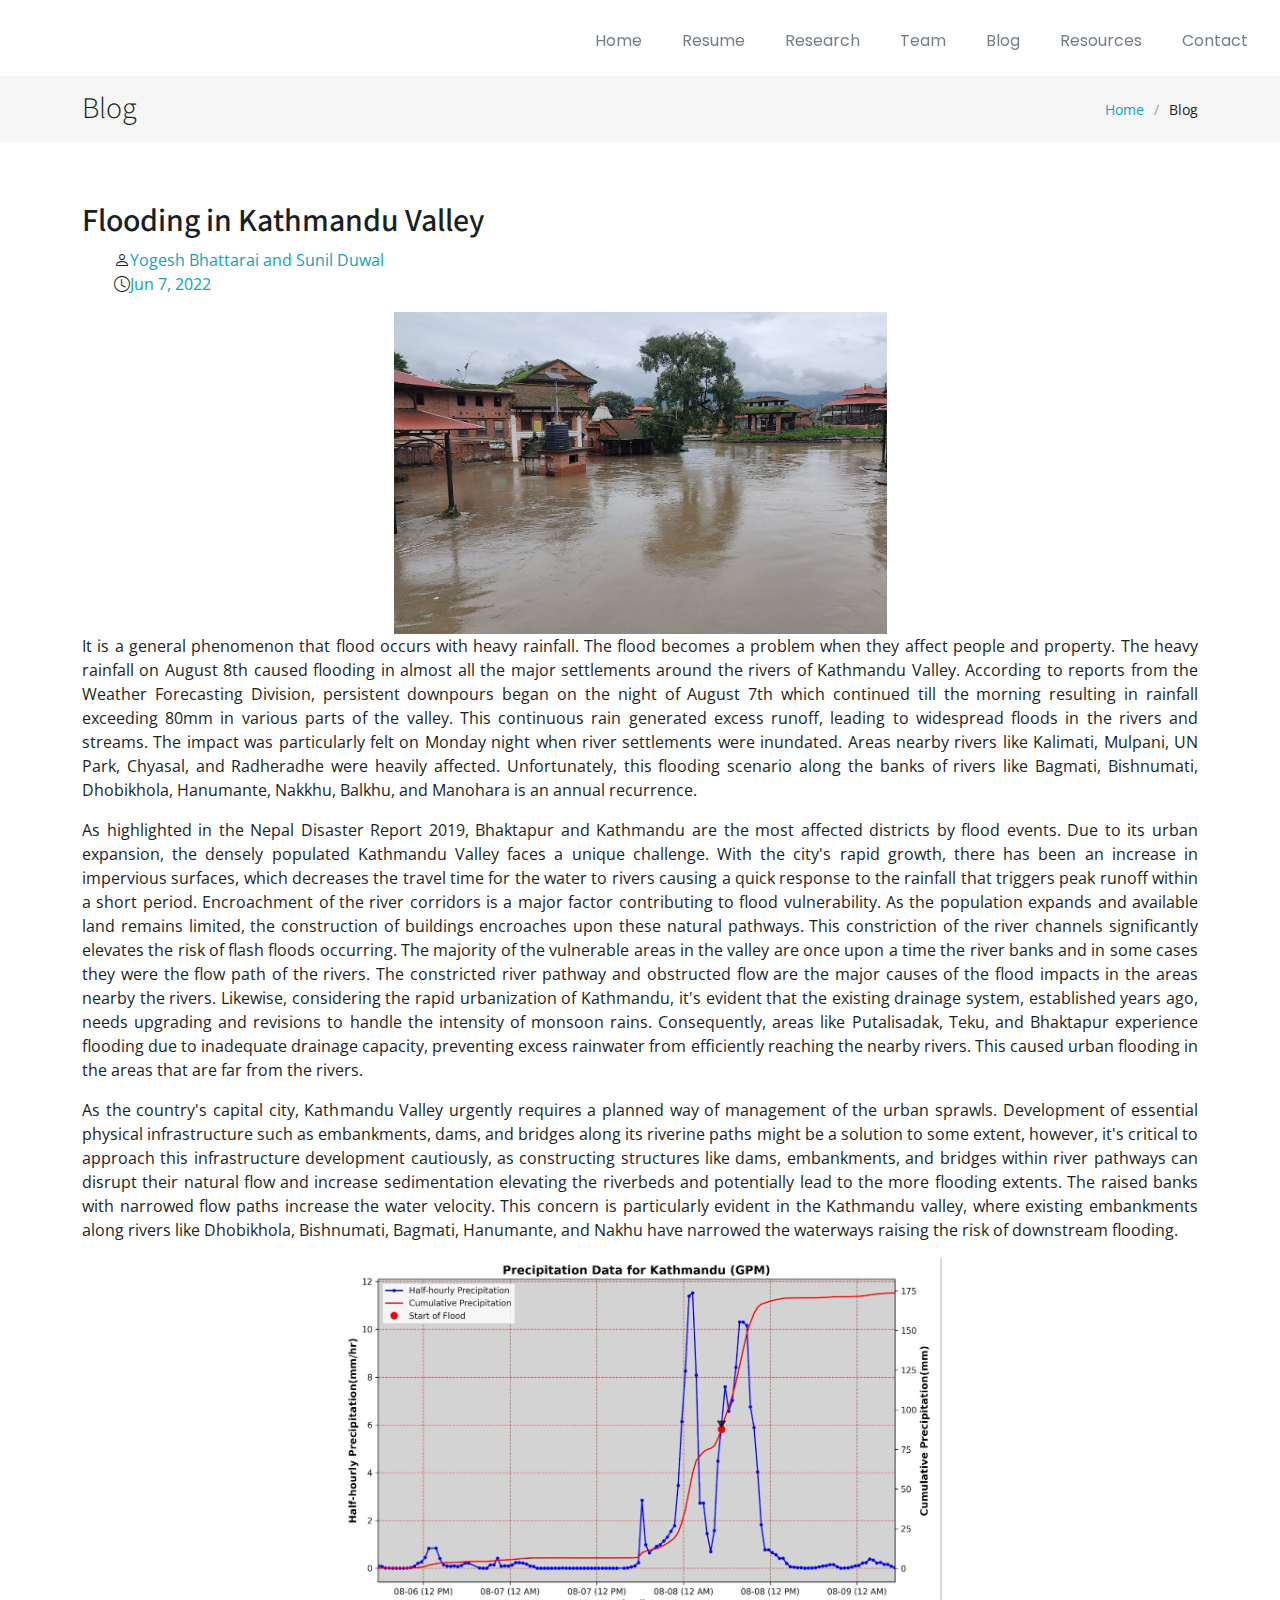
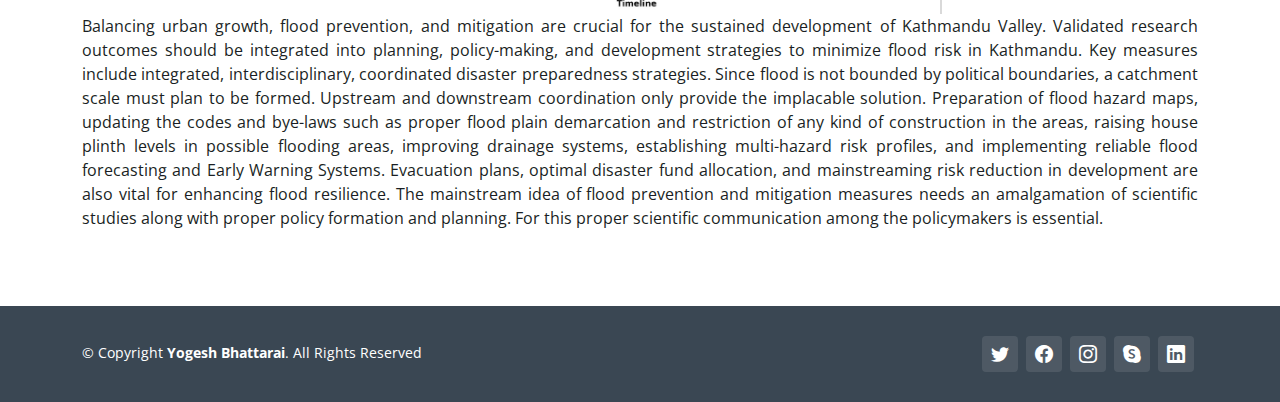
==== blog.html @ b65914e6 "message" ====
<!DOCTYPE html>
<html lang="en">

<head>
  <meta charset="utf-8">
  <meta content="width=device-width, initial-scale=1.0" name="viewport">

  <title>HeroBiz Bootstrap Template - Home 3</title>
  <meta content="" name="description">
  <meta content="" name="keywords">

  <!-- Favicons -->
  <link href="assets/img/favicon.png" rel="icon">
  <link href="assets/img/apple-touch-icon.png" rel="apple-touch-icon">

  <!-- Google Fonts -->
  <link rel="preconnect" href="https://fonts.googleapis.com">
  <link rel="preconnect" href="https://fonts.gstatic.com" crossorigin>
  <link href="https://fonts.googleapis.com/css2?family=Open+Sans:ital,wght@0,300;0,400;0,500;0,600;0,700;1,300;1,400;1,500;1,600;1,700&family=Poppins:ital,wght@0,300;0,400;0,500;0,600;0,700;1,300;1,400;1,500;1,600;1,700&family=Source+Sans+Pro:ital,wght@0,300;0,400;0,600;0,700;1,300;1,400;1,600;1,700&display=swap" rel="stylesheet">

  <!-- Vendor CSS Files -->
  <link href="assets/vendor/bootstrap/css/bootstrap.min.css" rel="stylesheet">
  <link href="assets/vendor/bootstrap-icons/bootstrap-icons.css" rel="stylesheet">
  <link href="assets/vendor/aos/aos.css" rel="stylesheet">
  <link href="assets/vendor/glightbox/css/glightbox.min.css" rel="stylesheet">
  <link href="assets/vendor/swiper/swiper-bundle.min.css" rel="stylesheet">

  <!-- Variables CSS Files. Uncomment your preferred color scheme -->
  <link href="assets/css/variables.css" rel="stylesheet">
  <!-- <link href="assets/css/variables-blue.css" rel="stylesheet"> -->
  <!-- <link href="assets/css/variables-green.css" rel="stylesheet"> -->
  <!-- <link href="assets/css/variables-orange.css" rel="stylesheet"> -->
  <!-- <link href="assets/css/variables-purple.css" rel="stylesheet"> -->
  <!-- <link href="assets/css/variables-red.css" rel="stylesheet"> -->
  <!-- <link href="assets/css/variables-pink.css" rel="stylesheet"> -->

  <!-- Template Main CSS File -->
  <link href="assets/css/main.css" rel="stylesheet">


</head>

<body>

  <!-- ======= Header ======= -->
  <header id="header" class="header fixed-top" data-scrollto-offset="0">
    <div class="container-fluid d-flex align-items-center justify-content-between">

      <a href="index.html" class="logo d-flex align-items-center scrollto me-auto me-lg-0">
        <!-- Uncomment the line below if you also wish to use an image logo -->
        <!-- <img src="assets/img/logo.png" alt=""> -->
        
      </a>

      <nav id="navbar" class="navbar">
        <ul>

          <li ></li><a href="index.html"><span>Home</span> </a>
          <li><a class="nav-link scrollto" href="index.html#about">Resume</a></li>
          <li><a class="nav-link scrollto" href="index.html#services">Research</a></li>
          <li><a class="nav-link scrollto" href="index.html#team">Team</a></li>

          <li><a class="nav-link scrollto" href="index.html#recent-blog-posts">Blog</a></li>
          <li class="dropdown"><a href="#"><span>Resources</span> </i></a>
            <ul>
              <li><a href="#">GIS</a></li>
              <li><a href="#">UAV Mapping</a></li>
              <li><a href="#">Water Modeling</a></li>
              <li><a href="#">Civil Engineering</a></li>
            </ul>
          </li>
          <li><a class="nav-link scrollto" href="index.html">Contact</a></li>
        </ul>
        <i class="bi bi-list mobile-nav-toggle d-none"></i>
      </nav><!-- .navbar -->

     <!-- <a class="btn-getstarted scrollto" href="index.html#about">Get Started</a>-->

    </div>
  </header><!-- End Header -->


  <main id="main">

    <!-- ======= Breadcrumbs ======= -->
    <div class="breadcrumbs">
      <div class="container">

        <div class="d-flex justify-content-between align-items-center">
          <h2>Blog</h2>
          <ol>
            <li><a href="index.html">Home</a></li>
            <li>Blog</li>
          </ol>
        </div>

      </div>
    </div><!-- End Breadcrumbs -->


    <!-- ======= Blog Details Section ======= -->
    <section id="blog" class="blog">
      <div class="container" data-aos="fade-up">

        <div class="row g-5">

          <div class="col-lg-12">

            <article class="blog">
        
              <h2 class="title">Flooding in Kathmandu Valley</h2>
              <div class="meta-top">
                <ul>
                  <li class="d-flex align-items-center"><i class="bi bi-person"></i> <a href="blog.html">Yogesh Bhattarai and Sunil Duwal</a></li>
                  <li class="d-flex align-items-center"><i class="bi bi-clock"></i> <a href="blog.html"><time datetime="2020-01-01">Jun 7, 2022</time></a></li>
                </ul>
              </div><!-- End meta top -->
              <div class="post-img" style="display: flex; justify-content: center;">
                <img src="assets/img/blog/blog-1.jpg" alt="" class="img-fluid">
                <p>
                </p>
              </div>

              

              <div class="content">
                <p>
                  
                  It is a general phenomenon that flood occurs with heavy rainfall. The flood becomes a problem when they affect people and property. The heavy rainfall on August 8th caused flooding in almost all the major settlements around the rivers of Kathmandu Valley. According to reports from the Weather Forecasting Division, persistent downpours began on the night of August 7th which continued till the morning resulting in rainfall exceeding 80mm in various parts of the valley. This continuous rain generated excess runoff, leading to widespread floods in the rivers and streams. The impact was particularly felt on Monday night when river settlements were inundated. Areas nearby rivers like Kalimati, Mulpani, UN Park, Chyasal, and Radheradhe were heavily affected. Unfortunately, this flooding scenario along the banks of rivers like Bagmati, Bishnumati, Dhobikhola, Hanumante, Nakkhu, Balkhu, and Manohara is an annual recurrence.
                </p>

                <p>
                  As highlighted in the Nepal Disaster Report 2019, Bhaktapur and Kathmandu are the most affected districts by flood events. Due to its urban expansion, the densely populated Kathmandu Valley faces a unique challenge. With the city's rapid growth, there has been an increase in impervious surfaces, which decreases the travel time for the water to rivers causing a quick response to the rainfall that triggers peak runoff within a short period. Encroachment of the river corridors is a major factor contributing to flood vulnerability. As the population expands and available land remains limited, the construction of buildings encroaches upon these natural pathways. This constriction of the river channels significantly elevates the risk of flash floods occurring. The majority of the vulnerable areas in the valley are once upon a time the river banks and in some cases they were the flow path of the rivers. The constricted river pathway and obstructed flow are the major causes of the flood impacts in the areas nearby the rivers. Likewise, considering the rapid urbanization of  Kathmandu, it's evident that the existing drainage system, established years ago, needs upgrading and revisions to handle the intensity of monsoon rains. Consequently, areas like Putalisadak, Teku, and Bhaktapur experience flooding due to inadequate drainage capacity, preventing excess rainwater from efficiently reaching the nearby rivers. This caused urban flooding in the areas that are far from the rivers.
                </p>

                <p>
                  As the country's capital city, Kathmandu Valley urgently requires a planned way of management of the urban sprawls. Development of essential physical infrastructure such as embankments, dams, and bridges along its riverine paths might be a solution to some extent, however, it's critical to approach this infrastructure development cautiously, as constructing structures like dams, embankments, and bridges within river pathways can disrupt their natural flow and increase sedimentation elevating the riverbeds and potentially lead to the more flooding extents. The raised banks with narrowed flow paths increase the water velocity. This concern is particularly evident in the Kathmandu valley, where existing embankments along rivers like Dhobikhola, Bishnumati, Bagmati, Hanumante, and Nakhu have narrowed the waterways raising the risk of downstream flooding.
                </p>
                <div class="post-img" style="display: flex; justify-content: center;">
                  <img src="assets/img/blog/blog-inside-post.jpg" alt="" class="img-fluid">
                  <p>
                  </p>
                </div>
                                
                <p>
                  Balancing urban growth, flood prevention, and mitigation are crucial for the sustained development of Kathmandu Valley. Validated research outcomes should be integrated into planning, policy-making, and development strategies to minimize flood risk in Kathmandu. Key measures include integrated, interdisciplinary, coordinated disaster preparedness strategies.  Since flood is not bounded by political boundaries, a catchment scale must plan to be formed. Upstream and downstream coordination only provide the implacable solution. Preparation of flood hazard maps, updating the codes and bye-laws such as proper flood plain demarcation and restriction of any kind of construction in the areas, raising house plinth levels in possible flooding areas, improving drainage systems, establishing multi-hazard risk profiles, and implementing reliable flood forecasting and Early Warning Systems. Evacuation plans, optimal disaster fund allocation, and mainstreaming risk reduction in development are also vital for enhancing flood resilience. The mainstream idea of flood prevention and mitigation measures needs an amalgamation of scientific studies along with proper policy formation and planning. For this proper scientific communication among the policymakers is essential. 
                </p>
              </div>
            </article>
          </div>
        </div>
      </div>
    </section>

  <!-- ======= Footer ======= -->
  <footer id="footer" class="footer">

    <div class="footer-legal text-center">
    <div class="container d-flex flex-column flex-lg-row justify-content-center justify-content-lg-between align-items-center">

      <div class="d-flex flex-column align-items-center align-items-lg-start">
        <div class="copyright">
          &copy; Copyright <strong><span>Yogesh Bhattarai</span></strong>. All Rights Reserved
        </div>
        <div class="credits">
          
        </div>
      </div>

      <div class="social-links order-first order-lg-last mb-3 mb-lg-0">
        <a href="#" class="twitter"><i class="bi bi-twitter"></i></a>
        <a href="#" class="facebook"><i class="bi bi-facebook"></i></a>
        <a href="#" class="instagram"><i class="bi bi-instagram"></i></a>
        <a href="#" class="google-plus"><i class="bi bi-skype"></i></a>
        <a href="#https://www.linkedin.com/in/yogesh-sb/" class="linkedin"><i class="bi bi-linkedin"></i></a>
      </div>

    </div>
  </div>

</footer><!-- End Footer -->

    
  <a href="#" class="scroll-top d-flex align-items-center justify-content-center"><i class="bi bi-arrow-up-short"></i></a>

  <div id="preloader"></div>

  <!-- Vendor JS Files -->
  <script src="assets/vendor/bootstrap/js/bootstrap.bundle.min.js"></script>
  <script src="assets/vendor/aos/aos.js"></script>
  <script src="assets/vendor/glightbox/js/glightbox.min.js"></script>
  <script src="assets/vendor/isotope-layout/isotope.pkgd.min.js"></script>
  <script src="assets/vendor/swiper/swiper-bundle.min.js"></script>
  <script src="assets/vendor/php-email-form/validate.js"></script>

  <!-- Template Main JS File -->
  <script src="assets/js/main.js"></script>

</body>

</html>
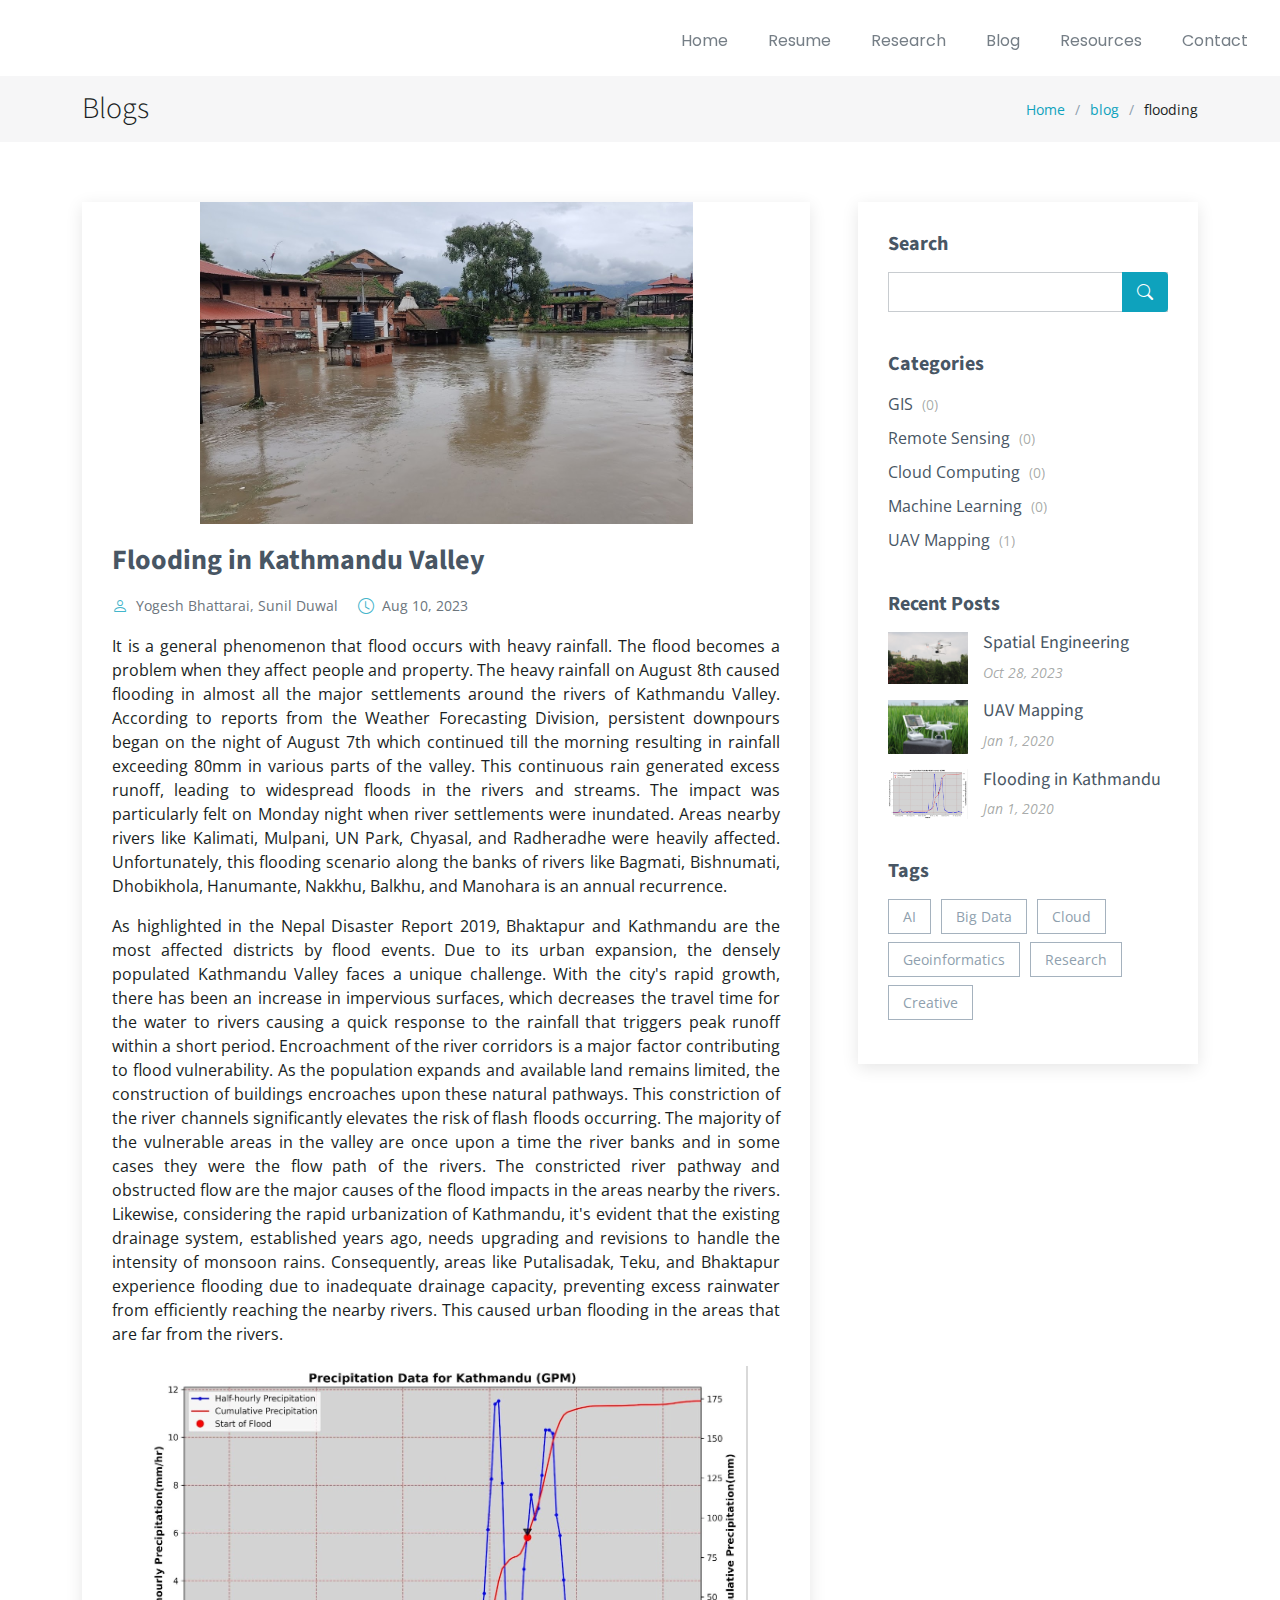
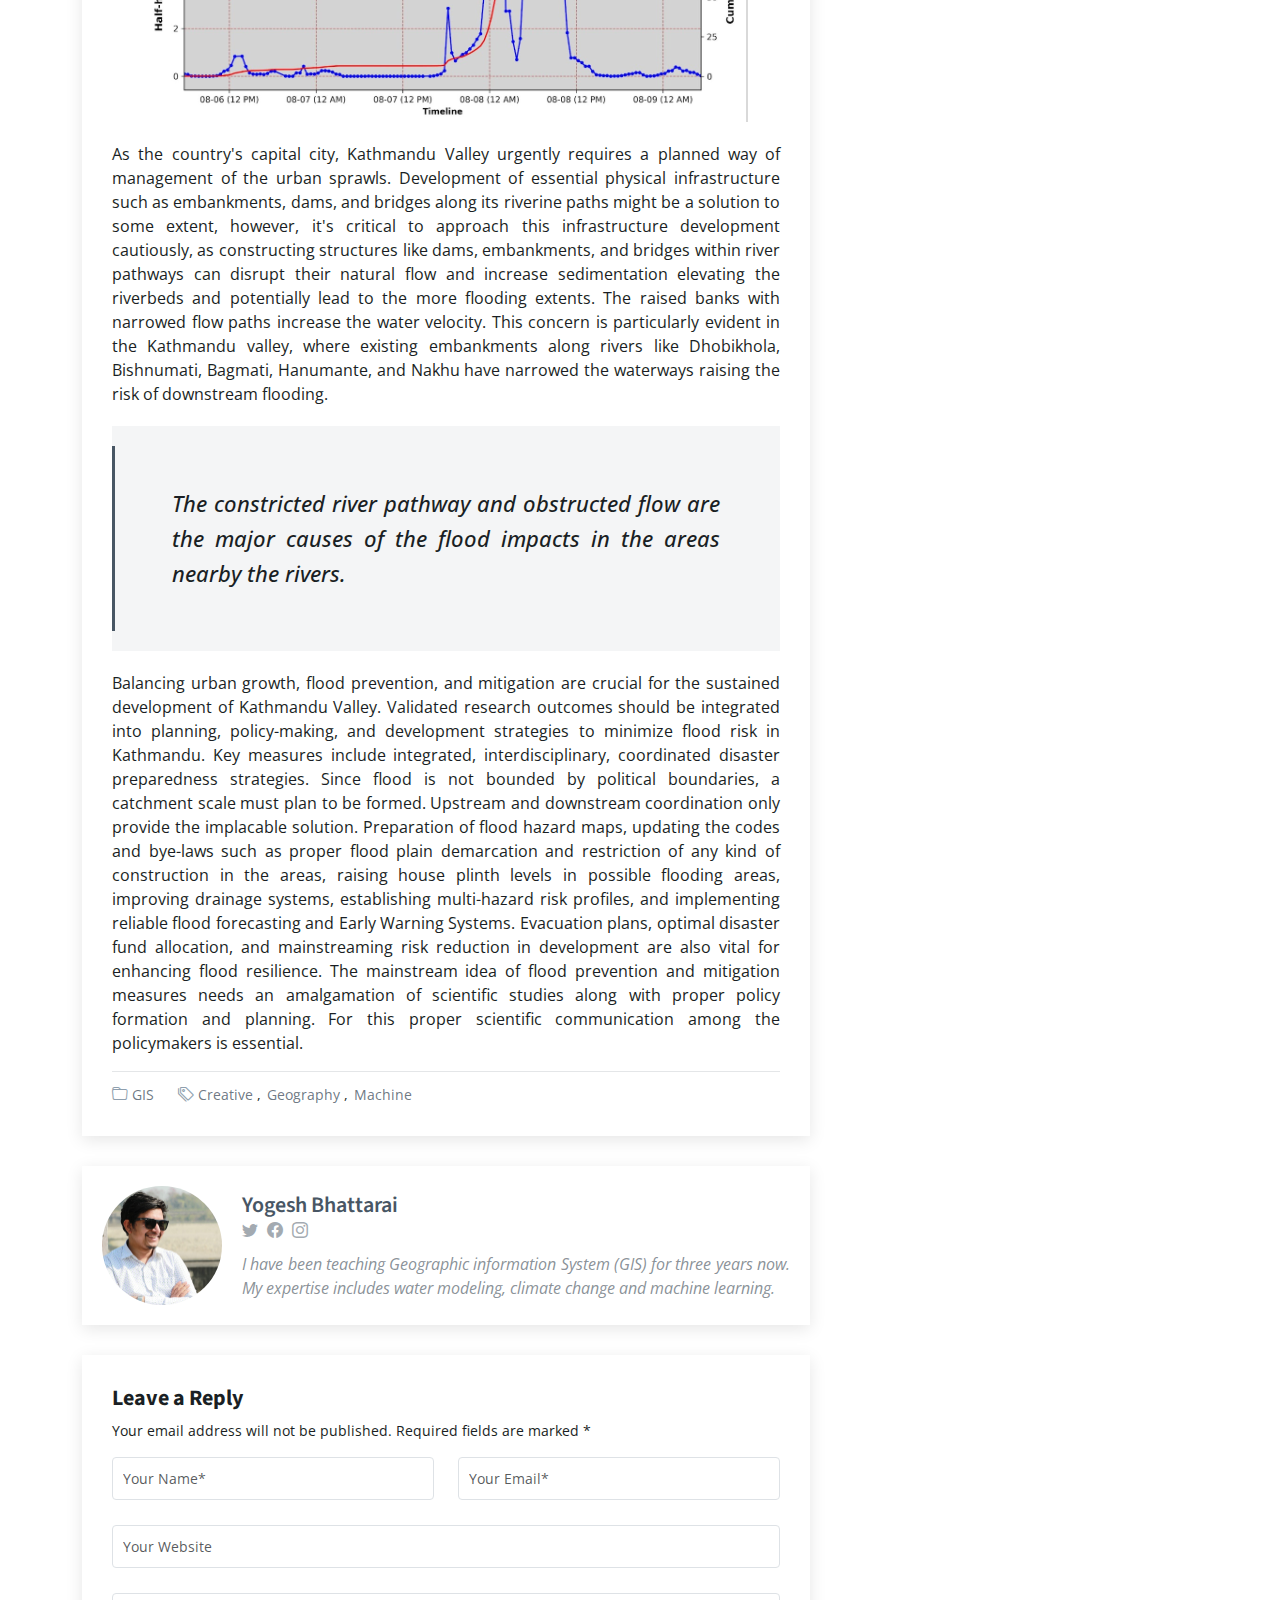
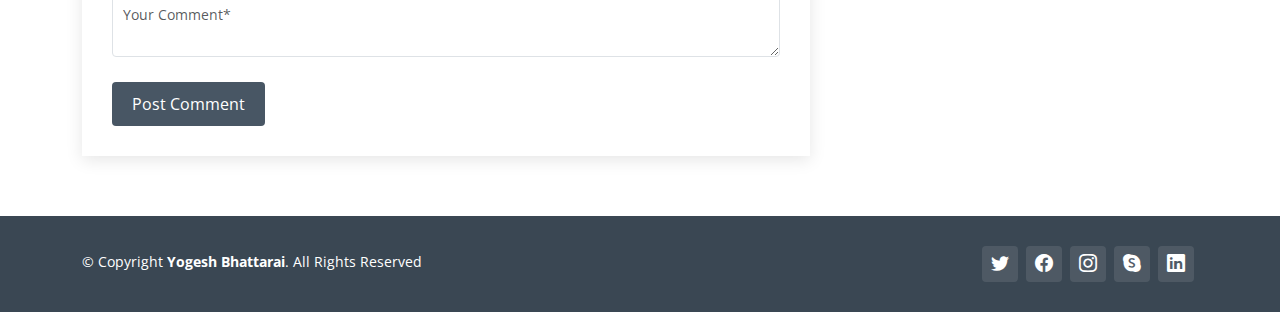
==== commit 7b4f0494: "research update" ====
--- a/blog.html
+++ b/blog.html
@@ -5,13 +5,13 @@
   <meta charset="utf-8">
   <meta content="width=device-width, initial-scale=1.0" name="viewport">
 
-  <title>HeroBiz Bootstrap Template - Home 3</title>
+  <title>Yogesh Bhattarai</title>
   <meta content="" name="description">
   <meta content="" name="keywords">
 
   <!-- Favicons -->
   <link href="assets/img/favicon.png" rel="icon">
-  <link href="assets/img/apple-touch-icon.png" rel="apple-touch-icon">
+  <link href="assets/img/favicon.png" rel="apple-touch-icon">
 
   <!-- Google Fonts -->
   <link rel="preconnect" href="https://fonts.googleapis.com">
@@ -37,10 +37,11 @@
   <!-- Template Main CSS File -->
   <link href="assets/css/main.css" rel="stylesheet">
 
-
+  
 </head>
 
 <body>
+
 
   <!-- ======= Header ======= -->
   <header id="header" class="header fixed-top" data-scrollto-offset="0">
@@ -49,7 +50,6 @@
       <a href="index.html" class="logo d-flex align-items-center scrollto me-auto me-lg-0">
         <!-- Uncomment the line below if you also wish to use an image logo -->
         <!-- <img src="assets/img/logo.png" alt=""> -->
-        
       </a>
 
       <nav id="navbar" class="navbar">
@@ -57,19 +57,18 @@
 
           <li ></li><a href="index.html"><span>Home</span> </a>
           <li><a class="nav-link scrollto" href="index.html#about">Resume</a></li>
-          <li><a class="nav-link scrollto" href="index.html#services">Research</a></li>
-          <li><a class="nav-link scrollto" href="index.html#team">Team</a></li>
-
-          <li><a class="nav-link scrollto" href="index.html#recent-blog-posts">Blog</a></li>
-          <li class="dropdown"><a href="#"><span>Resources</span> </i></a>
+          <li><a href="research.html">Research</a></li>
+          <!--<li><a class="nav-link scrollto" href="#team">Team</a></li>-->
+
+          <li><a class="nav-link scrollto" href="blog.html">Blog</a></li>
+          <li class="dropdown"><a href="#"><span>Resources</span> </a>
             <ul>
-              <li><a href="#">GIS</a></li>
-              <li><a href="#">UAV Mapping</a></li>
+              <li><a href="spatial.html">Spatial Science</a></li>
               <li><a href="#">Water Modeling</a></li>
               <li><a href="#">Civil Engineering</a></li>
             </ul>
           </li>
-          <li><a class="nav-link scrollto" href="index.html">Contact</a></li>
+          <li><a class="nav-link scrollto" href="index.html#contact">Contact</a></li>
         </ul>
         <i class="bi bi-list mobile-nav-toggle d-none"></i>
       </nav><!-- .navbar -->
@@ -79,7 +78,6 @@
     </div>
   </header><!-- End Header -->
 
-
   <main id="main">
 
     <!-- ======= Breadcrumbs ======= -->
@@ -87,16 +85,16 @@
       <div class="container">
 
         <div class="d-flex justify-content-between align-items-center">
-          <h2>Blog</h2>
+          <h2>Blogs</h2>
           <ol>
             <li><a href="index.html">Home</a></li>
-            <li>Blog</li>
+            <li><a href="index.html#recent-blog-posts">blog</a></li>
+            <li>flooding</li>
           </ol>
         </div>
 
       </div>
     </div><!-- End Breadcrumbs -->
-
 
     <!-- ======= Blog Details Section ======= -->
     <section id="blog" class="blog">
@@ -104,24 +102,23 @@
 
         <div class="row g-5">
 
-          <div class="col-lg-12">
-
-            <article class="blog">
-        
-              <h2 class="title">Flooding in Kathmandu Valley</h2>
+          <div class="col-lg-8">
+
+            <article class="blog-details">
+
+              <div class="post-img" style="display: flex; justify-content: center;">
+                <img src="assets/img/blog/blog-1.jpg" alt="" class="img-fluid">
+              </div>
+
+              <h2 class="title"> Flooding in Kathmandu Valley</h2>
+
               <div class="meta-top">
                 <ul>
-                  <li class="d-flex align-items-center"><i class="bi bi-person"></i> <a href="blog.html">Yogesh Bhattarai and Sunil Duwal</a></li>
-                  <li class="d-flex align-items-center"><i class="bi bi-clock"></i> <a href="blog.html"><time datetime="2020-01-01">Jun 7, 2022</time></a></li>
+                  <li class="d-flex align-items-center"><i class="bi bi-person"></i> <a href="blog.html">Yogesh Bhattarai, Sunil Duwal</a></li>
+                  <li class="d-flex align-items-center"><i class="bi bi-clock"></i> <a href="blog.html"><time datetime="2023-08-10"> Aug 10, 2023</time></a></li>
+                  
                 </ul>
               </div><!-- End meta top -->
-              <div class="post-img" style="display: flex; justify-content: center;">
-                <img src="assets/img/blog/blog-1.jpg" alt="" class="img-fluid">
-                <p>
-                </p>
-              </div>
-
-              
 
               <div class="content">
                 <p>
@@ -132,70 +129,212 @@
                 <p>
                   As highlighted in the Nepal Disaster Report 2019, Bhaktapur and Kathmandu are the most affected districts by flood events. Due to its urban expansion, the densely populated Kathmandu Valley faces a unique challenge. With the city's rapid growth, there has been an increase in impervious surfaces, which decreases the travel time for the water to rivers causing a quick response to the rainfall that triggers peak runoff within a short period. Encroachment of the river corridors is a major factor contributing to flood vulnerability. As the population expands and available land remains limited, the construction of buildings encroaches upon these natural pathways. This constriction of the river channels significantly elevates the risk of flash floods occurring. The majority of the vulnerable areas in the valley are once upon a time the river banks and in some cases they were the flow path of the rivers. The constricted river pathway and obstructed flow are the major causes of the flood impacts in the areas nearby the rivers. Likewise, considering the rapid urbanization of  Kathmandu, it's evident that the existing drainage system, established years ago, needs upgrading and revisions to handle the intensity of monsoon rains. Consequently, areas like Putalisadak, Teku, and Bhaktapur experience flooding due to inadequate drainage capacity, preventing excess rainwater from efficiently reaching the nearby rivers. This caused urban flooding in the areas that are far from the rivers.
                 </p>
-
+                <div class="post-img" style="display: flex; justify-content: center;margin-top: 20px;">
+                  <img src="assets/img/blog/blog-inside-post.jpg" alt="">
+                  
+                </div>
                 <p>
                   As the country's capital city, Kathmandu Valley urgently requires a planned way of management of the urban sprawls. Development of essential physical infrastructure such as embankments, dams, and bridges along its riverine paths might be a solution to some extent, however, it's critical to approach this infrastructure development cautiously, as constructing structures like dams, embankments, and bridges within river pathways can disrupt their natural flow and increase sedimentation elevating the riverbeds and potentially lead to the more flooding extents. The raised banks with narrowed flow paths increase the water velocity. This concern is particularly evident in the Kathmandu valley, where existing embankments along rivers like Dhobikhola, Bishnumati, Bagmati, Hanumante, and Nakhu have narrowed the waterways raising the risk of downstream flooding.
                 </p>
-                <div class="post-img" style="display: flex; justify-content: center;">
-                  <img src="assets/img/blog/blog-inside-post.jpg" alt="" class="img-fluid">
+                <blockquote>
                   <p>
+                    The constricted river pathway and obstructed flow are the major causes of the flood impacts in the areas nearby the rivers.
                   </p>
+                </blockquote>              
+                <p>
+                  Balancing urban growth, flood prevention, and mitigation are crucial for the sustained development of Kathmandu Valley. Validated research outcomes should be integrated into planning, policy-making, and development strategies to minimize flood risk in Kathmandu. Key measures include integrated, interdisciplinary, coordinated disaster preparedness strategies.  Since flood is not bounded by political boundaries, a catchment scale must plan to be formed. Upstream and downstream coordination only provide the implacable solution. Preparation of flood hazard maps, updating the codes and bye-laws such as proper flood plain demarcation and restriction of any kind of construction in the areas, raising house plinth levels in possible flooding areas, improving drainage systems, establishing multi-hazard risk profiles, and implementing reliable flood forecasting and Early Warning Systems. Evacuation plans, optimal disaster fund allocation, and mainstreaming risk reduction in development are also vital for enhancing flood resilience. The mainstream idea of flood prevention and mitigation measures needs an amalgamation of scientific studies along with proper policy formation and planning. For this proper scientific communication among the policymakers is essential. 
+                </p>
+              </div>
+
+              <div class="meta-bottom">
+                <i class="bi bi-folder"></i>
+                <ul class="cats">
+                  <li><a href="#">GIS</a></li>
+                </ul>
+
+                <i class="bi bi-tags"></i>
+                <ul class="tags">
+                  <li><a href="#">Creative</a></li>
+                  <li><a href="#">Geography</a></li>
+                  <li><a href="#">Machine</a></li>
+                </ul>
+              </div><!-- End meta bottom -->
+
+            </article><!-- End blog post -->
+
+            <div class="post-author d-flex align-items-center">
+              <img src="assets/img/about.jpg" class="rounded-circle flex-shrink-0" alt="">
+              <div>
+                <h4>Yogesh Bhattarai</h4>
+                <div class="social-links">
+                  <a href="https://twitters.com/#"><i class="bi bi-twitter"></i></a>
+                  <a href="https://facebook.com/#"><i class="bi bi-facebook"></i></a>
+                  <a href="https://instagram.com/#"><i class="biu bi-instagram"></i></a>
                 </div>
-                                
-                <p>
-                  Balancing urban growth, flood prevention, and mitigation are crucial for the sustained development of Kathmandu Valley. Validated research outcomes should be integrated into planning, policy-making, and development strategies to minimize flood risk in Kathmandu. Key measures include integrated, interdisciplinary, coordinated disaster preparedness strategies.  Since flood is not bounded by political boundaries, a catchment scale must plan to be formed. Upstream and downstream coordination only provide the implacable solution. Preparation of flood hazard maps, updating the codes and bye-laws such as proper flood plain demarcation and restriction of any kind of construction in the areas, raising house plinth levels in possible flooding areas, improving drainage systems, establishing multi-hazard risk profiles, and implementing reliable flood forecasting and Early Warning Systems. Evacuation plans, optimal disaster fund allocation, and mainstreaming risk reduction in development are also vital for enhancing flood resilience. The mainstream idea of flood prevention and mitigation measures needs an amalgamation of scientific studies along with proper policy formation and planning. For this proper scientific communication among the policymakers is essential. 
+                <p>
+                  I have been teaching Geographic information System (GIS) for three years now. My expertise includes water modeling, climate change and machine learning.
                 </p>
               </div>
-            </article>
+            </div><!-- End post author -->
+
+            <div class="comments">
+
+              <div class="reply-form">
+
+                <h4>Leave a Reply</h4>
+                <p>Your email address will not be published. Required fields are marked * </p>
+                <form action="">
+                  <div class="row">
+                    <div class="col-md-6 form-group">
+                      <input name="name" type="text" class="form-control" placeholder="Your Name*">
+                    </div>
+                    <div class="col-md-6 form-group">
+                      <input name="email" type="text" class="form-control" placeholder="Your Email*">
+                    </div>
+                  </div>
+                  <div class="row">
+                    <div class="col form-group">
+                      <input name="website" type="text" class="form-control" placeholder="Your Website">
+                    </div>
+                  </div>
+                  <div class="row">
+                    <div class="col form-group">
+                      <textarea name="comment" class="form-control" placeholder="Your Comment*"></textarea>
+                    </div>
+                  </div>
+                  <button type="submit" class="btn btn-primary">Post Comment</button>
+
+                </form>
+
+              </div>
+
+            </div><!-- End blog comments -->
+
+          </div>
+
+          <div class="col-lg-4">
+
+            <div class="sidebar">
+
+              <div class="sidebar-item search-form">
+                <h3 class="sidebar-title">Search</h3>
+                <form action="" class="mt-3">
+                  <input type="text">
+                  <button type="submit"><i class="bi bi-search"></i></button>
+                </form>
+              </div><!-- End sidebar search formn-->
+
+              <div class="sidebar-item categories">
+                <h3 class="sidebar-title">Categories</h3>
+                <ul class="mt-3">
+                  <li><a href="#">GIS <span>(0)</span></a></li>
+                  <li><a href="#">Remote Sensing <span>(0)</span></a></li>
+                  <li><a href="#">Cloud Computing <span>(0)</span></a></li>
+                  <li><a href="#">Machine Learning <span>(0)</span></a></li>
+                  <li><a href="drone.html">UAV Mapping <span>(1)</span></a></li>
+                </ul>
+              </div><!-- End sidebar categories-->
+
+              <div class="sidebar-item recent-posts">
+                <h3 class="sidebar-title">Recent Posts</h3>
+
+                <div class="mt-3">
+
+                  <div class="post-item">
+                    <img src="assets/img/training.png" alt="" class="flex-shrink-0">
+                    <div>
+                      <h4><a href="blog.html">Spatial Engineering</a></h4>
+                      <time datetime="2023-10-28">Oct 28, 2023</time>
+                    </div>
+                  </div><!-- End recent post item-->
+
+                  <div class="post-item mt-3">
+                    <img src="assets/img/drone/drone_1.jpg" alt="" class="flex-shrink-0">
+                    <div>
+                      <h4><a href="drone.html">UAV Mapping</a></h4>
+                      <time datetime="2020-01-01">Jan 1, 2020</time>
+                    </div>
+                  </div><!-- End recent post item-->
+
+                  <div class="post-item">
+                    <img src="assets/img/blog/blog-inside-post.jpg" alt="" class="flex-shrink-0">
+                    <div>
+                      <h4><a href="blog.html">Flooding in Kathmandu</a></h4>
+                      <time datetime="2020-01-01">Jan 1, 2020</time>
+                    </div>
+                  </div><!-- End recent post item-->
+
+                </div>
+
+              </div><!-- End sidebar recent posts-->
+
+              <div class="sidebar-item tags">
+                <h3 class="sidebar-title">Tags</h3>
+                <ul class="mt-3">
+                  <li><a href="#">AI</a></li>
+                  <li><a href="#">Big Data</a></li>
+                  <li><a href="#">Cloud</a></li>
+                  <li><a href="#">Geoinformatics</a></li>
+                  <li><a href="#">Research</a></li>
+                  <li><a href="#">Creative</a></li>
+                </ul>
+              </div><!-- End sidebar tags-->
+
+            </div><!-- End Blog Sidebar -->
+
           </div>
         </div>
+
       </div>
-    </section>
-
-  <!-- ======= Footer ======= -->
-  <footer id="footer" class="footer">
-
-    <div class="footer-legal text-center">
-    <div class="container d-flex flex-column flex-lg-row justify-content-center justify-content-lg-between align-items-center">
-
-      <div class="d-flex flex-column align-items-center align-items-lg-start">
-        <div class="copyright">
-          &copy; Copyright <strong><span>Yogesh Bhattarai</span></strong>. All Rights Reserved
-        </div>
-        <div class="credits">
-          
-        </div>
+    </section><!-- End Blog Details Section -->
+
+  </main><!-- End #main -->
+<!-- ======= Footer ======= -->
+<footer id="footer" class="footer">
+
+  <div class="footer-legal text-center">
+  <div class="container d-flex flex-column flex-lg-row justify-content-center justify-content-lg-between align-items-center">
+
+    <div class="d-flex flex-column align-items-center align-items-lg-start">
+      <div class="copyright">
+        &copy; Copyright <strong><span>Yogesh Bhattarai</span></strong>. All Rights Reserved
       </div>
-
-      <div class="social-links order-first order-lg-last mb-3 mb-lg-0">
-        <a href="#" class="twitter"><i class="bi bi-twitter"></i></a>
-        <a href="#" class="facebook"><i class="bi bi-facebook"></i></a>
-        <a href="#" class="instagram"><i class="bi bi-instagram"></i></a>
-        <a href="#" class="google-plus"><i class="bi bi-skype"></i></a>
-        <a href="#https://www.linkedin.com/in/yogesh-sb/" class="linkedin"><i class="bi bi-linkedin"></i></a>
+      <div class="credits">
+        <!-- All the links in the footer should remain intact. -->
+        <!-- You can delete the links only if you purchased the pro version. -->
+        <!-- Licensing information: https://bootstrapmade.com/license/ -->
+        <!-- Purchase the pro version with working PHP/AJAX contact form: https://bootstrapmade.com/herobiz-bootstrap-business-template/ -->
       </div>
-
     </div>
+
+    <div class="social-links order-first order-lg-last mb-3 mb-lg-0">
+      <a href="https://x.com/yoguess.sb" class="twitter"><i class="bi bi-twitter"></i></a>
+      <a href="#" class="facebook"><i class="bi bi-facebook"></i></a>
+      <a href="#" class="instagram"><i class="bi bi-instagram"></i></a>
+      <a href="#" class="google-plus"><i class="bi bi-skype"></i></a>
+      <a href="https://www.linkedin.com/in/yogesh-sb/" class="linkedin"><i class="bi bi-linkedin"></i></a>
+    </div>
+
   </div>
+</div>
 
 </footer><!-- End Footer -->
 
-    
-  <a href="#" class="scroll-top d-flex align-items-center justify-content-center"><i class="bi bi-arrow-up-short"></i></a>
-
-  <div id="preloader"></div>
-
-  <!-- Vendor JS Files -->
-  <script src="assets/vendor/bootstrap/js/bootstrap.bundle.min.js"></script>
-  <script src="assets/vendor/aos/aos.js"></script>
-  <script src="assets/vendor/glightbox/js/glightbox.min.js"></script>
-  <script src="assets/vendor/isotope-layout/isotope.pkgd.min.js"></script>
-  <script src="assets/vendor/swiper/swiper-bundle.min.js"></script>
-  <script src="assets/vendor/php-email-form/validate.js"></script>
-
-  <!-- Template Main JS File -->
-  <script src="assets/js/main.js"></script>
+<a href="#" class="scroll-top d-flex align-items-center justify-content-center"><i class="bi bi-arrow-up-short"></i></a>
+
+<div id="preloader"></div>
+
+<!-- Vendor JS Files -->
+<script src="assets/vendor/bootstrap/js/bootstrap.bundle.min.js"></script>
+<script src="assets/vendor/aos/aos.js"></script>
+<script src="assets/vendor/glightbox/js/glightbox.min.js"></script>
+<script src="assets/vendor/isotope-layout/isotope.pkgd.min.js"></script>
+<script src="assets/vendor/swiper/swiper-bundle.min.js"></script>
+<script src="assets/vendor/php-email-form/validate.js"></script>
+
+<!-- Template Main JS File -->
+<script src="assets/js/main.js"></script>
 
 </body>
 
-</html>+</html>
--- a/assets/css/main.css
+++ b/assets/css/main.css
@@ -3179,4 +3179,19 @@
 .footer .footer-legal .social-links a:hover {
   background: var(--color-primary);
   text-decoration: none;
+}
+.viewdetail {
+  display: flex;
+  justify-content: center;
+  align-items: center;
+  height: 10vh; /* Adjust this value as needed */
+}
+
+.btn-get-started {
+  display: inline-block;
+  padding: 10px 20px;
+  background-color: rgb(9, 189, 174);
+  color: white;
+  text-decoration: none;
+  border-radius: 5px;
 }